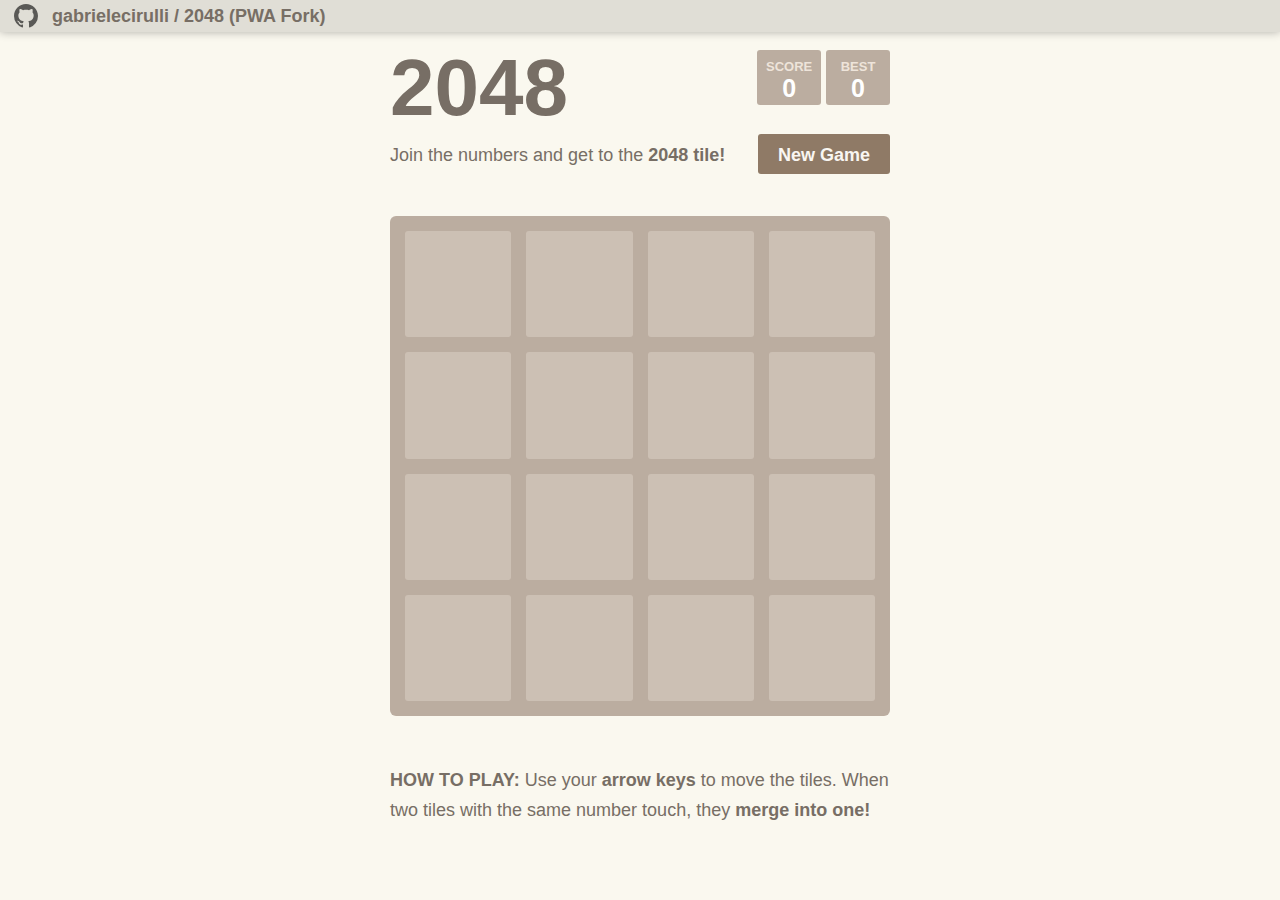
==== index.html @ 553dbf5d "Move credits to a simple navbar with the github logo." ====
<!DOCTYPE html>
<html>
<head>
  <meta charset="utf-8">
  <title>2048</title>

  <link href="style/main.css" rel="stylesheet" type="text/css">
  <link rel="shortcut icon" href="favicon.ico">
  <link rel="apple-touch-icon" href="meta/apple-touch-icon.png">
  <link rel="apple-touch-startup-image" href="meta/apple-touch-startup-image-640x1096.png" media="(device-width: 320px) and (device-height: 568px) and (-webkit-device-pixel-ratio: 2)"> <!-- iPhone 5+ -->
  <link rel="apple-touch-startup-image" href="meta/apple-touch-startup-image-640x920.png"  media="(device-width: 320px) and (device-height: 480px) and (-webkit-device-pixel-ratio: 2)"> <!-- iPhone, retina -->
  <meta name="apple-mobile-web-app-capable" content="yes">
  <meta name="apple-mobile-web-app-status-bar-style" content="black">

  <meta name="HandheldFriendly" content="True">
  <meta name="MobileOptimized" content="320">
  <meta name="viewport" content="width=device-width, target-densitydpi=160dpi, initial-scale=1.0, maximum-scale=1, user-scalable=no, minimal-ui">
</head>
<body>
  <nav>
    <style type="text/css">
    nav, nav * {
      box-sizing: border-box;
    }
    nav {
      background: rgba(0, 0, 0, 0.1);
      box-shadow: 0 0 10px rgba(0, 0, 0, 0.3);
      margin-bottom: 10px;
      height: 32px;
      padding: 0;
    }
    nav a.source-link {
      text-decoration: none;
      font-weight: bold;
      display: flex;
      flex-direction: row;
    }
    nav svg.octicon {
      height: 24px;
      width: 24px;
      margin: 4px 14px 4px 14px;
    }
    nav svg.octicon path {
      fill: rgba(0, 0, 0, 0.6);
    }
    nav .github-repopath {
      line-height: 32px;
      vertical-align: middle;
    }
    </style>
    <a class="source-link" href="https://github.com/PWAGames/2048" target="_blank">
      <svg aria-hidden="true" viewBox="0 0 16 16" version="1.1" data-view-component="true" class="octicon octicon-mark-github v-align-middle color-fg-default" width="24" height="24">
        <path d="M8 0c4.42 0 8 3.58 8 8a8.013 8.013 0 0 1-5.45 7.59c-.4.08-.55-.17-.55-.38 0-.27.01-1.13.01-2.2 0-.75-.25-1.23-.54-1.48 1.78-.2 3.65-.88 3.65-3.95 0-.88-.31-1.59-.82-2.15.08-.2.36-1.02-.08-2.12 0 0-.67-.22-2.2.82-.64-.18-1.32-.27-2-.27-.68 0-1.36.09-2 .27-1.53-1.03-2.2-.82-2.2-.82-.44 1.1-.16 1.92-.08 2.12-.51.56-.82 1.28-.82 2.15 0 3.06 1.86 3.75 3.64 3.95-.23.2-.44.55-.51 1.07-.46.21-1.61.55-2.33-.66-.15-.24-.6-.83-1.23-.82-.67.01-.27.38.01.53.34.19.73.9.82 1.13.16.45.68 1.31 2.69.94 0 .67.01 1.3.01 1.49 0 .21-.15.45-.55.38A7.995 7.995 0 0 1 0 8c0-4.42 3.58-8 8-8Z"></path>
      </svg>
      <div class="github-repopath"><span class="github-username">gabrielecirulli</span> / <span class="github-reponame">2048</span> (PWA Fork)</div>
    </a>
  </nav>
  <div class="container">
    <div class="heading">
      <h1 class="title">2048</h1>
      <div class="scores-container">
        <div class="score-container">0</div>
        <div class="best-container">0</div>
      </div>
    </div>

    <div class="above-game">
      <p class="game-intro">Join the numbers and get to the <strong>2048 tile!</strong></p>
      <a class="restart-button">New Game</a>
    </div>

    <div class="game-container">
      <div class="game-message">
        <p></p>
        <div class="lower">
	        <a class="keep-playing-button">Keep going</a>
          <a class="retry-button">Try again</a>
        </div>
      </div>

      <div class="grid-container">
        <div class="grid-row">
          <div class="grid-cell"></div>
          <div class="grid-cell"></div>
          <div class="grid-cell"></div>
          <div class="grid-cell"></div>
        </div>
        <div class="grid-row">
          <div class="grid-cell"></div>
          <div class="grid-cell"></div>
          <div class="grid-cell"></div>
          <div class="grid-cell"></div>
        </div>
        <div class="grid-row">
          <div class="grid-cell"></div>
          <div class="grid-cell"></div>
          <div class="grid-cell"></div>
          <div class="grid-cell"></div>
        </div>
        <div class="grid-row">
          <div class="grid-cell"></div>
          <div class="grid-cell"></div>
          <div class="grid-cell"></div>
          <div class="grid-cell"></div>
        </div>
      </div>

      <div class="tile-container">

      </div>
    </div>

    <p class="game-explanation">
      <strong class="important">How to play:</strong> Use your <strong>arrow keys</strong> to move the tiles. When two tiles with the same number touch, they <strong>merge into one!</strong>
    </p>
  </div>

  <script src="js/bind_polyfill.js"></script>
  <script src="js/classlist_polyfill.js"></script>
  <script src="js/animframe_polyfill.js"></script>
  <script src="js/keyboard_input_manager.js"></script>
  <script src="js/html_actuator.js"></script>
  <script src="js/grid.js"></script>
  <script src="js/tile.js"></script>
  <script src="js/local_storage_manager.js"></script>
  <script src="js/game_manager.js"></script>
  <script src="js/application.js"></script>
</body>
</html>
---- style/main.css ----
@import url(fonts/clear-sans.css);
html, body {
  margin: 0;
  padding: 0;
  background: #faf8ef;
  color: #776e65;
  font-family: "Clear Sans", "Helvetica Neue", Arial, sans-serif;
  font-size: 18px; }

body {
  min-height: 100vh; }

.heading:after {
  content: "";
  display: block;
  clear: both; }

h1.title {
  font-size: 80px;
  font-weight: bold;
  margin: 0;
  display: block;
  float: left; }

@-webkit-keyframes move-up {
  0% {
    top: 25px;
    opacity: 1; }

  100% {
    top: -50px;
    opacity: 0; } }
@-moz-keyframes move-up {
  0% {
    top: 25px;
    opacity: 1; }

  100% {
    top: -50px;
    opacity: 0; } }
@keyframes move-up {
  0% {
    top: 25px;
    opacity: 1; }

  100% {
    top: -50px;
    opacity: 0; } }
.scores-container {
  float: right;
  text-align: right; }

.score-container, .best-container {
  position: relative;
  display: inline-block;
  background: #bbada0;
  padding: 15px 25px;
  font-size: 25px;
  height: 25px;
  line-height: 47px;
  font-weight: bold;
  border-radius: 3px;
  color: white;
  margin-top: 8px;
  text-align: center; }
  .score-container:after, .best-container:after {
    position: absolute;
    width: 100%;
    top: 10px;
    left: 0;
    text-transform: uppercase;
    font-size: 13px;
    line-height: 13px;
    text-align: center;
    color: #eee4da; }
  .score-container .score-addition, .best-container .score-addition {
    position: absolute;
    right: 30px;
    color: red;
    font-size: 25px;
    line-height: 25px;
    font-weight: bold;
    color: rgba(119, 110, 101, 0.9);
    z-index: 100;
    -webkit-animation: move-up 600ms ease-in;
    -moz-animation: move-up 600ms ease-in;
    animation: move-up 600ms ease-in;
    -webkit-animation-fill-mode: both;
    -moz-animation-fill-mode: both;
    animation-fill-mode: both; }

.score-container:after {
  content: "Score"; }

.best-container:after {
  content: "Best"; }

p {
  margin-top: 0;
  margin-bottom: 10px;
  line-height: 1.65; }

a {
  color: #776e65;
  font-weight: bold;
  text-decoration: underline;
  cursor: pointer; }

strong.important {
  text-transform: uppercase; }

hr {
  border: none;
  border-bottom: 1px solid #d8d4d0;
  margin-top: 20px;
  margin-bottom: 30px; }

.container {
  width: 500px;
  margin: 0 auto; }

@-webkit-keyframes fade-in {
  0% {
    opacity: 0; }

  100% {
    opacity: 1; } }
@-moz-keyframes fade-in {
  0% {
    opacity: 0; }

  100% {
    opacity: 1; } }
@keyframes fade-in {
  0% {
    opacity: 0; }

  100% {
    opacity: 1; } }
.game-container {
  margin-top: 40px;
  position: relative;
  padding: 15px;
  cursor: default;
  -webkit-touch-callout: none;
  -ms-touch-callout: none;
  -webkit-user-select: none;
  -moz-user-select: none;
  -ms-user-select: none;
  -ms-touch-action: none;
  touch-action: none;
  background: #bbada0;
  border-radius: 6px;
  width: 500px;
  height: 500px;
  -webkit-box-sizing: border-box;
  -moz-box-sizing: border-box;
  box-sizing: border-box; }
  .game-container .game-message {
    display: none;
    position: absolute;
    top: 0;
    right: 0;
    bottom: 0;
    left: 0;
    background: rgba(238, 228, 218, 0.5);
    z-index: 100;
    text-align: center;
    -webkit-animation: fade-in 800ms ease 1200ms;
    -moz-animation: fade-in 800ms ease 1200ms;
    animation: fade-in 800ms ease 1200ms;
    -webkit-animation-fill-mode: both;
    -moz-animation-fill-mode: both;
    animation-fill-mode: both; }
    .game-container .game-message p {
      font-size: 60px;
      font-weight: bold;
      height: 60px;
      line-height: 60px;
      margin-top: 222px; }
    .game-container .game-message .lower {
      display: block;
      margin-top: 59px; }
    .game-container .game-message a {
      display: inline-block;
      background: #8f7a66;
      border-radius: 3px;
      padding: 0 20px;
      text-decoration: none;
      color: #f9f6f2;
      height: 40px;
      line-height: 42px;
      margin-left: 9px; }
      .game-container .game-message a.keep-playing-button {
        display: none; }
    .game-container .game-message.game-won {
      background: rgba(237, 194, 46, 0.5);
      color: #f9f6f2; }
      .game-container .game-message.game-won a.keep-playing-button {
        display: inline-block; }
    .game-container .game-message.game-won, .game-container .game-message.game-over {
      display: block; }

.grid-container {
  position: absolute;
  z-index: 1; }

.grid-row {
  margin-bottom: 15px; }
  .grid-row:last-child {
    margin-bottom: 0; }
  .grid-row:after {
    content: "";
    display: block;
    clear: both; }

.grid-cell {
  width: 106.25px;
  height: 106.25px;
  margin-right: 15px;
  float: left;
  border-radius: 3px;
  background: rgba(238, 228, 218, 0.35); }
  .grid-cell:last-child {
    margin-right: 0; }

.tile-container {
  position: absolute;
  z-index: 2; }

.tile, .tile .tile-inner {
  width: 107px;
  height: 107px;
  line-height: 107px; }
.tile.tile-position-1-1 {
  -webkit-transform: translate(0px, 0px);
  -moz-transform: translate(0px, 0px);
  -ms-transform: translate(0px, 0px);
  transform: translate(0px, 0px); }
.tile.tile-position-1-2 {
  -webkit-transform: translate(0px, 121px);
  -moz-transform: translate(0px, 121px);
  -ms-transform: translate(0px, 121px);
  transform: translate(0px, 121px); }
.tile.tile-position-1-3 {
  -webkit-transform: translate(0px, 242px);
  -moz-transform: translate(0px, 242px);
  -ms-transform: translate(0px, 242px);
  transform: translate(0px, 242px); }
.tile.tile-position-1-4 {
  -webkit-transform: translate(0px, 363px);
  -moz-transform: translate(0px, 363px);
  -ms-transform: translate(0px, 363px);
  transform: translate(0px, 363px); }
.tile.tile-position-2-1 {
  -webkit-transform: translate(121px, 0px);
  -moz-transform: translate(121px, 0px);
  -ms-transform: translate(121px, 0px);
  transform: translate(121px, 0px); }
.tile.tile-position-2-2 {
  -webkit-transform: translate(121px, 121px);
  -moz-transform: translate(121px, 121px);
  -ms-transform: translate(121px, 121px);
  transform: translate(121px, 121px); }
.tile.tile-position-2-3 {
  -webkit-transform: translate(121px, 242px);
  -moz-transform: translate(121px, 242px);
  -ms-transform: translate(121px, 242px);
  transform: translate(121px, 242px); }
.tile.tile-position-2-4 {
  -webkit-transform: translate(121px, 363px);
  -moz-transform: translate(121px, 363px);
  -ms-transform: translate(121px, 363px);
  transform: translate(121px, 363px); }
.tile.tile-position-3-1 {
  -webkit-transform: translate(242px, 0px);
  -moz-transform: translate(242px, 0px);
  -ms-transform: translate(242px, 0px);
  transform: translate(242px, 0px); }
.tile.tile-position-3-2 {
  -webkit-transform: translate(242px, 121px);
  -moz-transform: translate(242px, 121px);
  -ms-transform: translate(242px, 121px);
  transform: translate(242px, 121px); }
.tile.tile-position-3-3 {
  -webkit-transform: translate(242px, 242px);
  -moz-transform: translate(242px, 242px);
  -ms-transform: translate(242px, 242px);
  transform: translate(242px, 242px); }
.tile.tile-position-3-4 {
  -webkit-transform: translate(242px, 363px);
  -moz-transform: translate(242px, 363px);
  -ms-transform: translate(242px, 363px);
  transform: translate(242px, 363px); }
.tile.tile-position-4-1 {
  -webkit-transform: translate(363px, 0px);
  -moz-transform: translate(363px, 0px);
  -ms-transform: translate(363px, 0px);
  transform: translate(363px, 0px); }
.tile.tile-position-4-2 {
  -webkit-transform: translate(363px, 121px);
  -moz-transform: translate(363px, 121px);
  -ms-transform: translate(363px, 121px);
  transform: translate(363px, 121px); }
.tile.tile-position-4-3 {
  -webkit-transform: translate(363px, 242px);
  -moz-transform: translate(363px, 242px);
  -ms-transform: translate(363px, 242px);
  transform: translate(363px, 242px); }
.tile.tile-position-4-4 {
  -webkit-transform: translate(363px, 363px);
  -moz-transform: translate(363px, 363px);
  -ms-transform: translate(363px, 363px);
  transform: translate(363px, 363px); }

.tile {
  position: absolute;
  -webkit-transition: 100ms ease-in-out;
  -moz-transition: 100ms ease-in-out;
  transition: 100ms ease-in-out;
  -webkit-transition-property: -webkit-transform;
  -moz-transition-property: -moz-transform;
  transition-property: transform; }
  .tile .tile-inner {
    border-radius: 3px;
    background: #eee4da;
    text-align: center;
    font-weight: bold;
    z-index: 10;
    font-size: 55px; }
  .tile.tile-2 .tile-inner {
    background: #eee4da;
    box-shadow: 0 0 30px 10px rgba(243, 215, 116, 0), inset 0 0 0 1px rgba(255, 255, 255, 0); }
  .tile.tile-4 .tile-inner {
    background: #ede0c8;
    box-shadow: 0 0 30px 10px rgba(243, 215, 116, 0), inset 0 0 0 1px rgba(255, 255, 255, 0); }
  .tile.tile-8 .tile-inner {
    color: #f9f6f2;
    background: #f2b179; }
  .tile.tile-16 .tile-inner {
    color: #f9f6f2;
    background: #f59563; }
  .tile.tile-32 .tile-inner {
    color: #f9f6f2;
    background: #f67c5f; }
  .tile.tile-64 .tile-inner {
    color: #f9f6f2;
    background: #f65e3b; }
  .tile.tile-128 .tile-inner {
    color: #f9f6f2;
    background: #edcf72;
    box-shadow: 0 0 30px 10px rgba(243, 215, 116, 0.2381), inset 0 0 0 1px rgba(255, 255, 255, 0.14286);
    font-size: 45px; }
    @media screen and (max-width: 520px) {
      .tile.tile-128 .tile-inner {
        font-size: 25px; } }
  .tile.tile-256 .tile-inner {
    color: #f9f6f2;
    background: #edcc61;
    box-shadow: 0 0 30px 10px rgba(243, 215, 116, 0.31746), inset 0 0 0 1px rgba(255, 255, 255, 0.19048);
    font-size: 45px; }
    @media screen and (max-width: 520px) {
      .tile.tile-256 .tile-inner {
        font-size: 25px; } }
  .tile.tile-512 .tile-inner {
    color: #f9f6f2;
    background: #edc850;
    box-shadow: 0 0 30px 10px rgba(243, 215, 116, 0.39683), inset 0 0 0 1px rgba(255, 255, 255, 0.2381);
    font-size: 45px; }
    @media screen and (max-width: 520px) {
      .tile.tile-512 .tile-inner {
        font-size: 25px; } }
  .tile.tile-1024 .tile-inner {
    color: #f9f6f2;
    background: #edc53f;
    box-shadow: 0 0 30px 10px rgba(243, 215, 116, 0.47619), inset 0 0 0 1px rgba(255, 255, 255, 0.28571);
    font-size: 35px; }
    @media screen and (max-width: 520px) {
      .tile.tile-1024 .tile-inner {
        font-size: 15px; } }
  .tile.tile-2048 .tile-inner {
    color: #f9f6f2;
    background: #edc22e;
    box-shadow: 0 0 30px 10px rgba(243, 215, 116, 0.55556), inset 0 0 0 1px rgba(255, 255, 255, 0.33333);
    font-size: 35px; }
    @media screen and (max-width: 520px) {
      .tile.tile-2048 .tile-inner {
        font-size: 15px; } }
  .tile.tile-super .tile-inner {
    color: #f9f6f2;
    background: #3c3a32;
    font-size: 30px; }
    @media screen and (max-width: 520px) {
      .tile.tile-super .tile-inner {
        font-size: 10px; } }

@-webkit-keyframes appear {
  0% {
    opacity: 0;
    -webkit-transform: scale(0);
    -moz-transform: scale(0);
    -ms-transform: scale(0);
    transform: scale(0); }

  100% {
    opacity: 1;
    -webkit-transform: scale(1);
    -moz-transform: scale(1);
    -ms-transform: scale(1);
    transform: scale(1); } }
@-moz-keyframes appear {
  0% {
    opacity: 0;
    -webkit-transform: scale(0);
    -moz-transform: scale(0);
    -ms-transform: scale(0);
    transform: scale(0); }

  100% {
    opacity: 1;
    -webkit-transform: scale(1);
    -moz-transform: scale(1);
    -ms-transform: scale(1);
    transform: scale(1); } }
@keyframes appear {
  0% {
    opacity: 0;
    -webkit-transform: scale(0);
    -moz-transform: scale(0);
    -ms-transform: scale(0);
    transform: scale(0); }

  100% {
    opacity: 1;
    -webkit-transform: scale(1);
    -moz-transform: scale(1);
    -ms-transform: scale(1);
    transform: scale(1); } }
.tile-new .tile-inner {
  -webkit-animation: appear 200ms ease 100ms;
  -moz-animation: appear 200ms ease 100ms;
  animation: appear 200ms ease 100ms;
  -webkit-animation-fill-mode: backwards;
  -moz-animation-fill-mode: backwards;
  animation-fill-mode: backwards; }

@-webkit-keyframes pop {
  0% {
    -webkit-transform: scale(0);
    -moz-transform: scale(0);
    -ms-transform: scale(0);
    transform: scale(0); }

  50% {
    -webkit-transform: scale(1.2);
    -moz-transform: scale(1.2);
    -ms-transform: scale(1.2);
    transform: scale(1.2); }

  100% {
    -webkit-transform: scale(1);
    -moz-transform: scale(1);
    -ms-transform: scale(1);
    transform: scale(1); } }
@-moz-keyframes pop {
  0% {
    -webkit-transform: scale(0);
    -moz-transform: scale(0);
    -ms-transform: scale(0);
    transform: scale(0); }

  50% {
    -webkit-transform: scale(1.2);
    -moz-transform: scale(1.2);
    -ms-transform: scale(1.2);
    transform: scale(1.2); }

  100% {
    -webkit-transform: scale(1);
    -moz-transform: scale(1);
    -ms-transform: scale(1);
    transform: scale(1); } }
@keyframes pop {
  0% {
    -webkit-transform: scale(0);
    -moz-transform: scale(0);
    -ms-transform: scale(0);
    transform: scale(0); }

  50% {
    -webkit-transform: scale(1.2);
    -moz-transform: scale(1.2);
    -ms-transform: scale(1.2);
    transform: scale(1.2); }

  100% {
    -webkit-transform: scale(1);
    -moz-transform: scale(1);
    -ms-transform: scale(1);
    transform: scale(1); } }
.tile-merged .tile-inner {
  z-index: 20;
  -webkit-animation: pop 200ms ease 100ms;
  -moz-animation: pop 200ms ease 100ms;
  animation: pop 200ms ease 100ms;
  -webkit-animation-fill-mode: backwards;
  -moz-animation-fill-mode: backwards;
  animation-fill-mode: backwards; }

.above-game:after {
  content: "";
  display: block;
  clear: both; }

.game-intro {
  float: left;
  line-height: 42px;
  margin-bottom: 0; }

.restart-button {
  display: inline-block;
  background: #8f7a66;
  border-radius: 3px;
  padding: 0 20px;
  text-decoration: none;
  color: #f9f6f2;
  height: 40px;
  line-height: 42px;
  display: block;
  text-align: center;
  float: right; }

.game-explanation {
  margin-top: 50px; }

@media screen and (max-width: 520px) {
  html, body {
    font-size: 15px; }

  h1.title {
    font-size: 27px;
    margin-top: 15px; }

  .container {
    width: 280px;
    margin: 0 auto; }

  .score-container, .best-container {
    margin-top: 0;
    padding: 15px 10px;
    min-width: 40px; }

  .heading {
    margin-bottom: 10px; }

  .game-intro {
    width: 55%;
    display: block;
    box-sizing: border-box;
    line-height: 1.65; }

  .restart-button {
    width: 42%;
    padding: 0;
    display: block;
    box-sizing: border-box;
    margin-top: 2px; }

  .game-container {
    margin-top: 17px;
    position: relative;
    padding: 10px;
    cursor: default;
    -webkit-touch-callout: none;
    -ms-touch-callout: none;
    -webkit-user-select: none;
    -moz-user-select: none;
    -ms-user-select: none;
    -ms-touch-action: none;
    touch-action: none;
    background: #bbada0;
    border-radius: 6px;
    width: 280px;
    height: 280px;
    -webkit-box-sizing: border-box;
    -moz-box-sizing: border-box;
    box-sizing: border-box; }
    .game-container .game-message {
      display: none;
      position: absolute;
      top: 0;
      right: 0;
      bottom: 0;
      left: 0;
      background: rgba(238, 228, 218, 0.5);
      z-index: 100;
      text-align: center;
      -webkit-animation: fade-in 800ms ease 1200ms;
      -moz-animation: fade-in 800ms ease 1200ms;
      animation: fade-in 800ms ease 1200ms;
      -webkit-animation-fill-mode: both;
      -moz-animation-fill-mode: both;
      animation-fill-mode: both; }
      .game-container .game-message p {
        font-size: 60px;
        font-weight: bold;
        height: 60px;
        line-height: 60px;
        margin-top: 222px; }
      .game-container .game-message .lower {
        display: block;
        margin-top: 59px; }
      .game-container .game-message a {
        display: inline-block;
        background: #8f7a66;
        border-radius: 3px;
        padding: 0 20px;
        text-decoration: none;
        color: #f9f6f2;
        height: 40px;
        line-height: 42px;
        margin-left: 9px; }
        .game-container .game-message a.keep-playing-button {
          display: none; }
      .game-container .game-message.game-won {
        background: rgba(237, 194, 46, 0.5);
        color: #f9f6f2; }
        .game-container .game-message.game-won a.keep-playing-button {
          display: inline-block; }
      .game-container .game-message.game-won, .game-container .game-message.game-over {
        display: block; }

  .grid-container {
    position: absolute;
    z-index: 1; }

  .grid-row {
    margin-bottom: 10px; }
    .grid-row:last-child {
      margin-bottom: 0; }
    .grid-row:after {
      content: "";
      display: block;
      clear: both; }

  .grid-cell {
    width: 57.5px;
    height: 57.5px;
    margin-right: 10px;
    float: left;
    border-radius: 3px;
    background: rgba(238, 228, 218, 0.35); }
    .grid-cell:last-child {
      margin-right: 0; }

  .tile-container {
    position: absolute;
    z-index: 2; }

  .tile, .tile .tile-inner {
    width: 58px;
    height: 58px;
    line-height: 58px; }
  .tile.tile-position-1-1 {
    -webkit-transform: translate(0px, 0px);
    -moz-transform: translate(0px, 0px);
    -ms-transform: translate(0px, 0px);
    transform: translate(0px, 0px); }
  .tile.tile-position-1-2 {
    -webkit-transform: translate(0px, 67px);
    -moz-transform: translate(0px, 67px);
    -ms-transform: translate(0px, 67px);
    transform: translate(0px, 67px); }
  .tile.tile-position-1-3 {
    -webkit-transform: translate(0px, 135px);
    -moz-transform: translate(0px, 135px);
    -ms-transform: translate(0px, 135px);
    transform: translate(0px, 135px); }
  .tile.tile-position-1-4 {
    -webkit-transform: translate(0px, 202px);
    -moz-transform: translate(0px, 202px);
    -ms-transform: translate(0px, 202px);
    transform: translate(0px, 202px); }
  .tile.tile-position-2-1 {
    -webkit-transform: translate(67px, 0px);
    -moz-transform: translate(67px, 0px);
    -ms-transform: translate(67px, 0px);
    transform: translate(67px, 0px); }
  .tile.tile-position-2-2 {
    -webkit-transform: translate(67px, 67px);
    -moz-transform: translate(67px, 67px);
    -ms-transform: translate(67px, 67px);
    transform: translate(67px, 67px); }
  .tile.tile-position-2-3 {
    -webkit-transform: translate(67px, 135px);
    -moz-transform: translate(67px, 135px);
    -ms-transform: translate(67px, 135px);
    transform: translate(67px, 135px); }
  .tile.tile-position-2-4 {
    -webkit-transform: translate(67px, 202px);
    -moz-transform: translate(67px, 202px);
    -ms-transform: translate(67px, 202px);
    transform: translate(67px, 202px); }
  .tile.tile-position-3-1 {
    -webkit-transform: translate(135px, 0px);
    -moz-transform: translate(135px, 0px);
    -ms-transform: translate(135px, 0px);
    transform: translate(135px, 0px); }
  .tile.tile-position-3-2 {
    -webkit-transform: translate(135px, 67px);
    -moz-transform: translate(135px, 67px);
    -ms-transform: translate(135px, 67px);
    transform: translate(135px, 67px); }
  .tile.tile-position-3-3 {
    -webkit-transform: translate(135px, 135px);
    -moz-transform: translate(135px, 135px);
    -ms-transform: translate(135px, 135px);
    transform: translate(135px, 135px); }
  .tile.tile-position-3-4 {
    -webkit-transform: translate(135px, 202px);
    -moz-transform: translate(135px, 202px);
    -ms-transform: translate(135px, 202px);
    transform: translate(135px, 202px); }
  .tile.tile-position-4-1 {
    -webkit-transform: translate(202px, 0px);
    -moz-transform: translate(202px, 0px);
    -ms-transform: translate(202px, 0px);
    transform: translate(202px, 0px); }
  .tile.tile-position-4-2 {
    -webkit-transform: translate(202px, 67px);
    -moz-transform: translate(202px, 67px);
    -ms-transform: translate(202px, 67px);
    transform: translate(202px, 67px); }
  .tile.tile-position-4-3 {
    -webkit-transform: translate(202px, 135px);
    -moz-transform: translate(202px, 135px);
    -ms-transform: translate(202px, 135px);
    transform: translate(202px, 135px); }
  .tile.tile-position-4-4 {
    -webkit-transform: translate(202px, 202px);
    -moz-transform: translate(202px, 202px);
    -ms-transform: translate(202px, 202px);
    transform: translate(202px, 202px); }

  .tile .tile-inner {
    font-size: 35px; }

  .game-message p {
    font-size: 30px !important;
    height: 30px !important;
    line-height: 30px !important;
    margin-top: 90px !important; }
  .game-message .lower {
    margin-top: 30px !important; } }
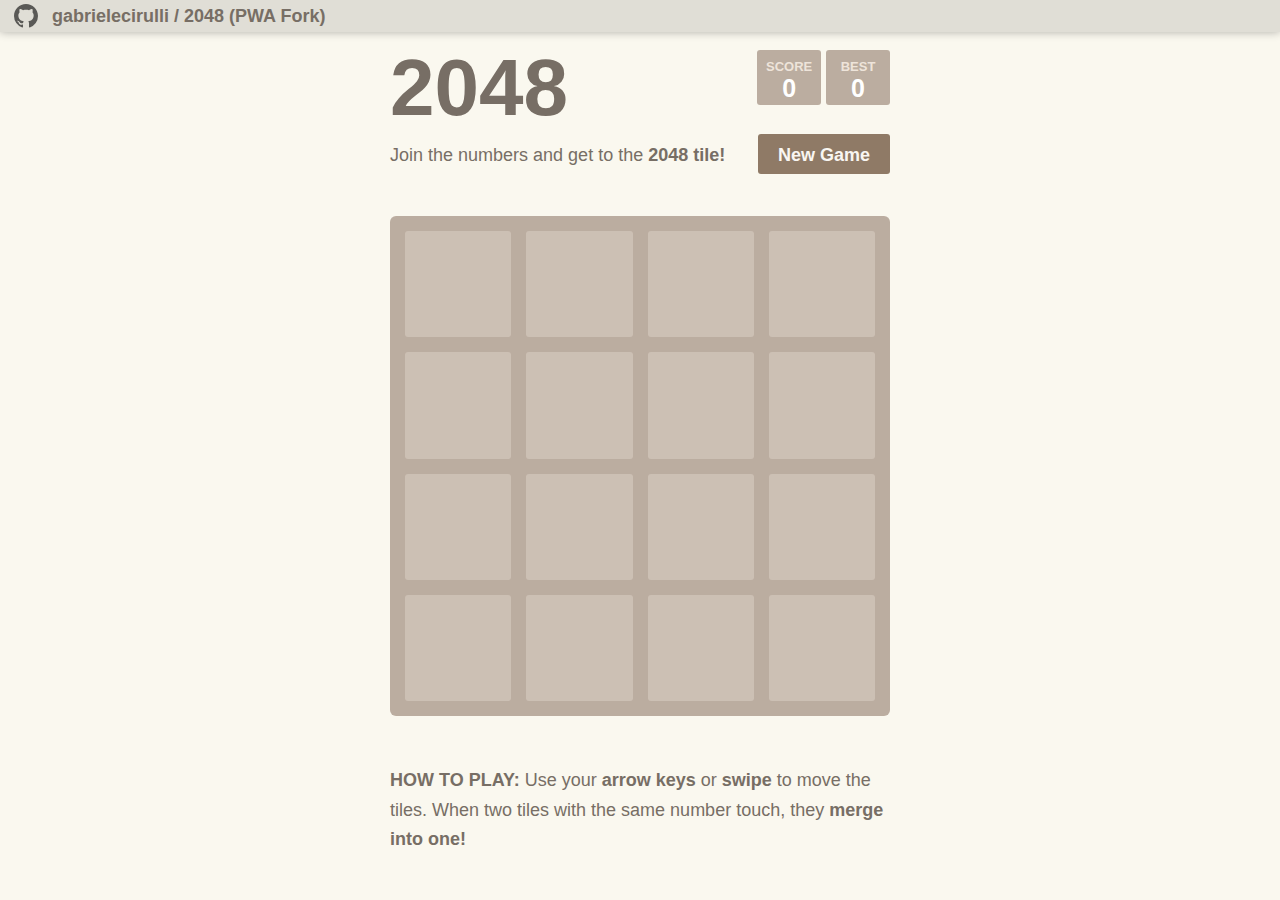
==== commit bc277de3: "Document you can use touch input in the instructions" ====
--- a/index.html
+++ b/index.html
@@ -11,6 +11,7 @@
   <link rel="apple-touch-startup-image" href="meta/apple-touch-startup-image-640x920.png"  media="(device-width: 320px) and (device-height: 480px) and (-webkit-device-pixel-ratio: 2)"> <!-- iPhone, retina -->
   <meta name="apple-mobile-web-app-capable" content="yes">
   <meta name="apple-mobile-web-app-status-bar-style" content="black">
+  <link rel="manifest" href="pwagame.webmanifest">
 
   <meta name="HandheldFriendly" content="True">
   <meta name="MobileOptimized" content="320">
@@ -111,7 +112,7 @@
     </div>
 
     <p class="game-explanation">
-      <strong class="important">How to play:</strong> Use your <strong>arrow keys</strong> to move the tiles. When two tiles with the same number touch, they <strong>merge into one!</strong>
+      <strong class="important">How to play:</strong> Use your <strong>arrow keys</strong> or <strong>swipe</strong> to move the tiles. When two tiles with the same number touch, they <strong>merge into one!</strong>
     </p>
   </div>
 
@@ -125,5 +126,16 @@
   <script src="js/local_storage_manager.js"></script>
   <script src="js/game_manager.js"></script>
   <script src="js/application.js"></script>
+  <script>
+    if ('serviceWorker' in navigator) {
+      navigator.serviceWorker.register('pwa_sw.js').then(function(registration) {
+        // Registration was successful
+        console.log('ServiceWorker registration successful with scope: ', registration.scope)
+      }).catch(function(err) {
+        // registration failed :(
+        console.log('ServiceWorker registration failed: ', err)
+      })
+    }
+  </script>
 </body>
 </html>
--- a/style/main.css
+++ b/style/main.css
@@ -2,6 +2,7 @@
 html, body {
   margin: 0;
   padding: 0;
+  overscroll-behavior-y: contain;
   background: #faf8ef;
   color: #776e65;
   font-family: "Clear Sans", "Helvetica Neue", Arial, sans-serif;
